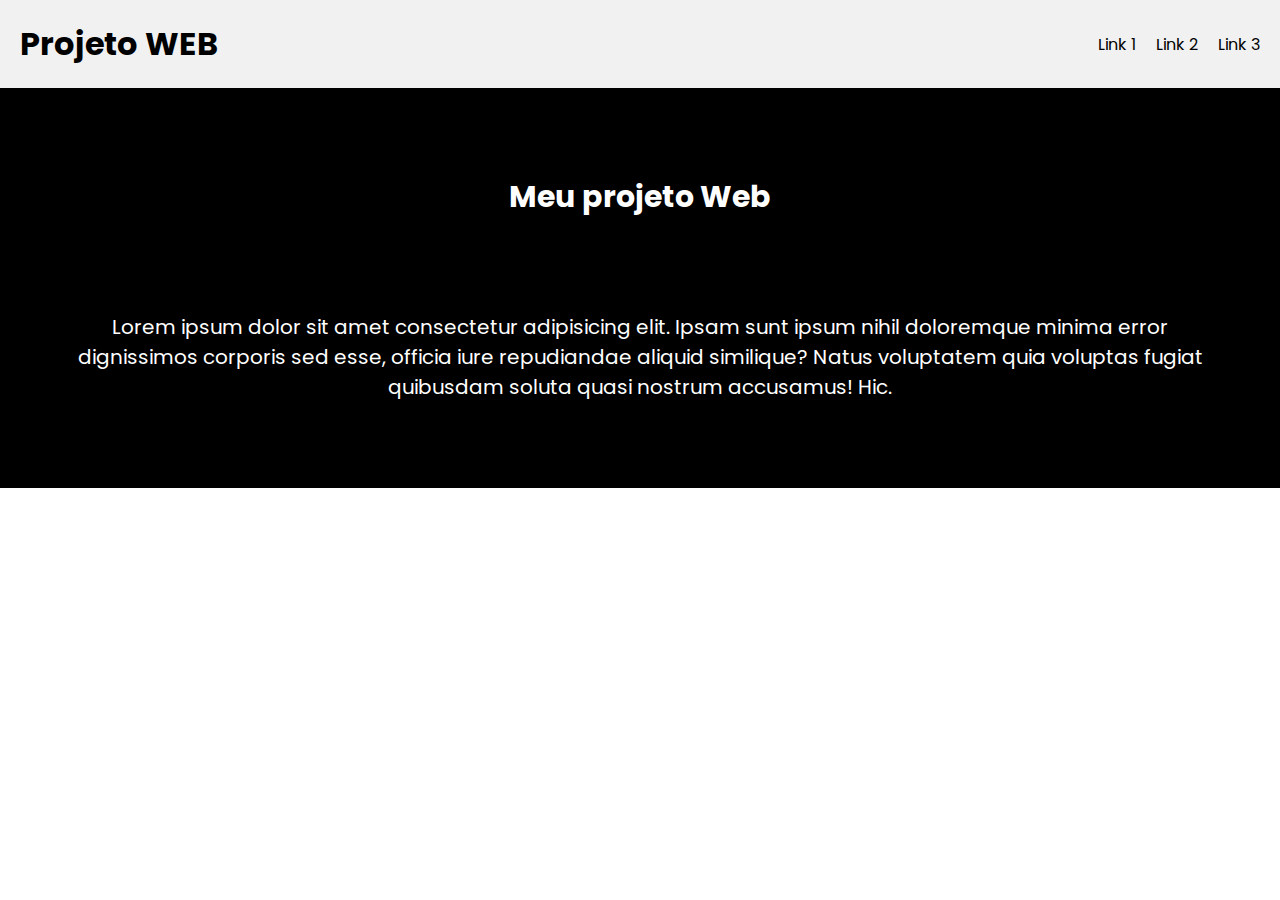
==== index.html @ 7a14d58d "fix: create divs with grids" ====
<!DOCTYPE html>
<html lang="pt-BR">
<head>
    <meta charset="UTF-8">
    <meta name="viewport" content="width=device-width, initial-scale=1.0">
    <title>Estudando Grids e Semênticos</title>

    <link rel="preconnect" href="https://fonts.googleapis.com">
    <link rel="preconnect" href="https://fonts.gstatic.com" crossorigin>
    <link rel="stylesheet" href="https://fonts.googleapis.com/css2?family=Poppins:wght@200&display=swap">
    <link rel="stylesheet" href="./style.css">
</head>
<body>
    <div class="header">
        <div class="logo">
            <h1>Projeto WEB</h1>
        </div>
        <nav>
            <ul>
                <li><a href="#"></a>Link 1</li>
                <li><a href="#"></a>Link 2</li>
                <li><a href="#"></a>Link 3</li>
            </ul>
        </nav>
    </div>

    <div class="hero">
        <h1>Meu projeto Web</h1>
        <p>Lorem ipsum dolor sit amet consectetur adipisicing elit. Ipsam sunt ipsum nihil doloremque minima error dignissimos corporis sed esse, officia iure repudiandae aliquid similique? Natus voluptatem quia voluptas fugiat quibusdam soluta quasi nostrum accusamus! Hic.</p>
    </div>
</body>
</html>
---- style.css ----
* {
    margin: 0;
    padding: 0;
    box-sizing: border-box;
    font-family: 'Poppins', sans-serif;
}

html {
    font-size: 62.5%;
}

body{
    font-size: 1.6rem;
}

ul {
    list-style-type: none;
}

a {
    text-decoration: none;
    color: #333;
}

.header {
    background-color: #f1f1f1;
    padding: 2rem;
    display: grid;
    grid-template-columns: 1fr 1fr;
    grid-template-areas: "logo nav";

    .logo {
        grid-area: logo;
    }

    nav {
        grid-area: nav;
        display: flex;
        justify-content: flex-end;

        ul {
            display: flex;
            align-items: center;
            gap: 2rem;
        }
    }

}

.hero {
    background-color: #000;
    color: #fff;
    padding: 5rem;
    text-align: center;
    display: grid;
    grid-template-areas: "title" "subtitle";
    justify-content: center;
    align-items: center;
    height: 40rem;

    h1 {
        font-size: 3rem;
        margin-bottom: 2rem;
        grid-area: title;
    }

    p {
        font-size: 2rem;
        grid-area: subtitle;
    }
}
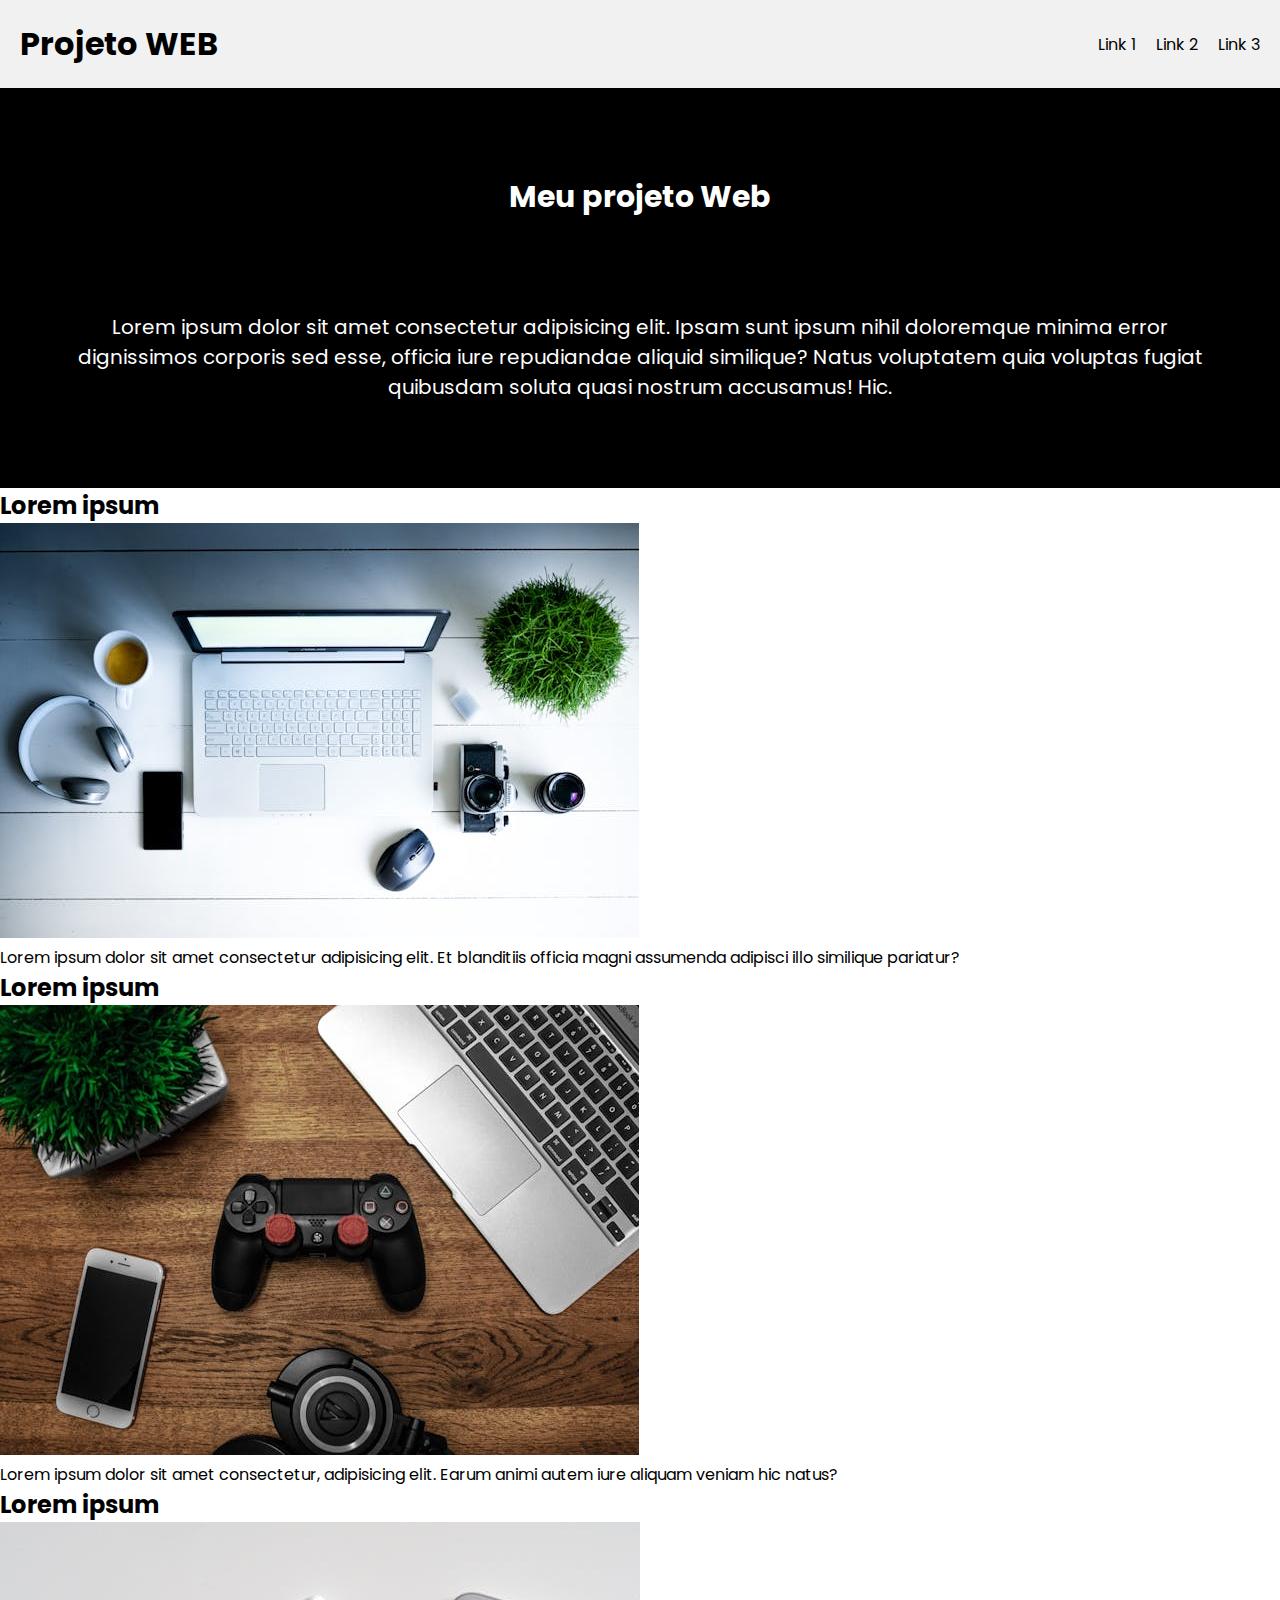
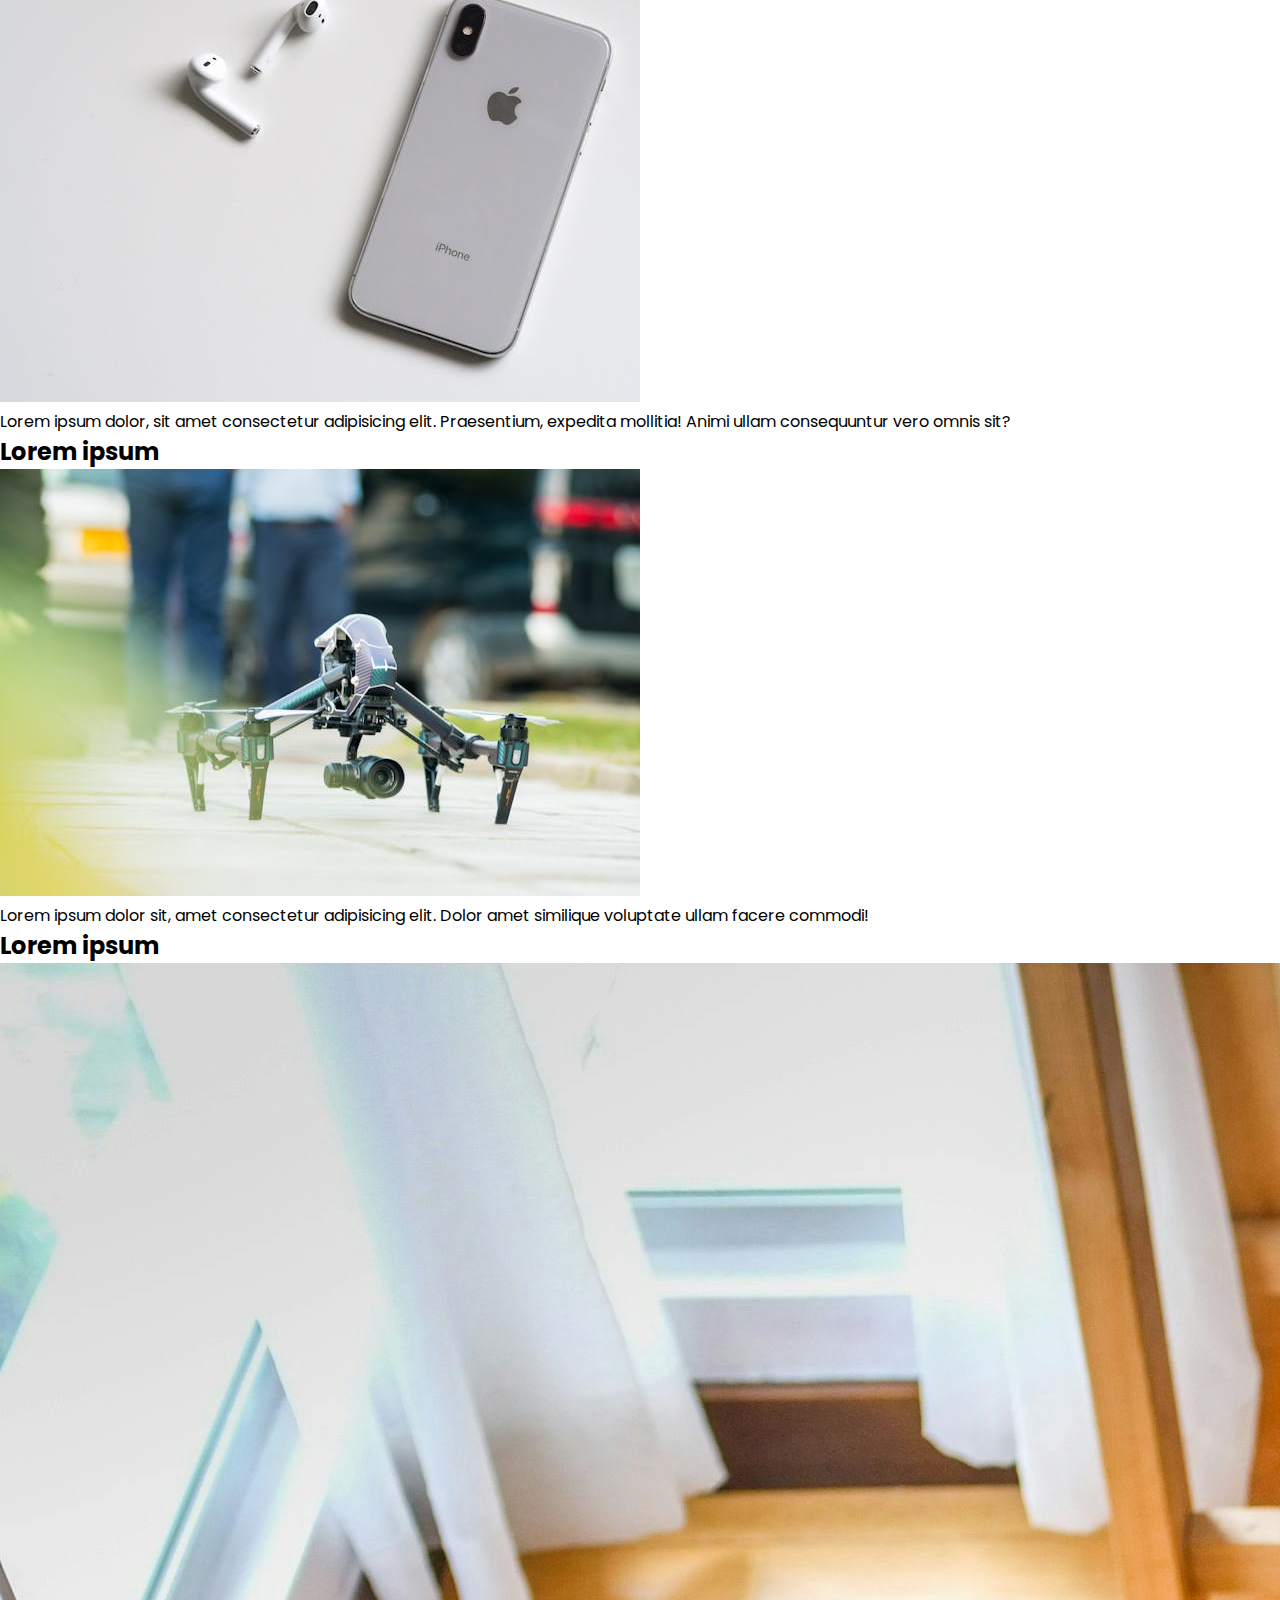
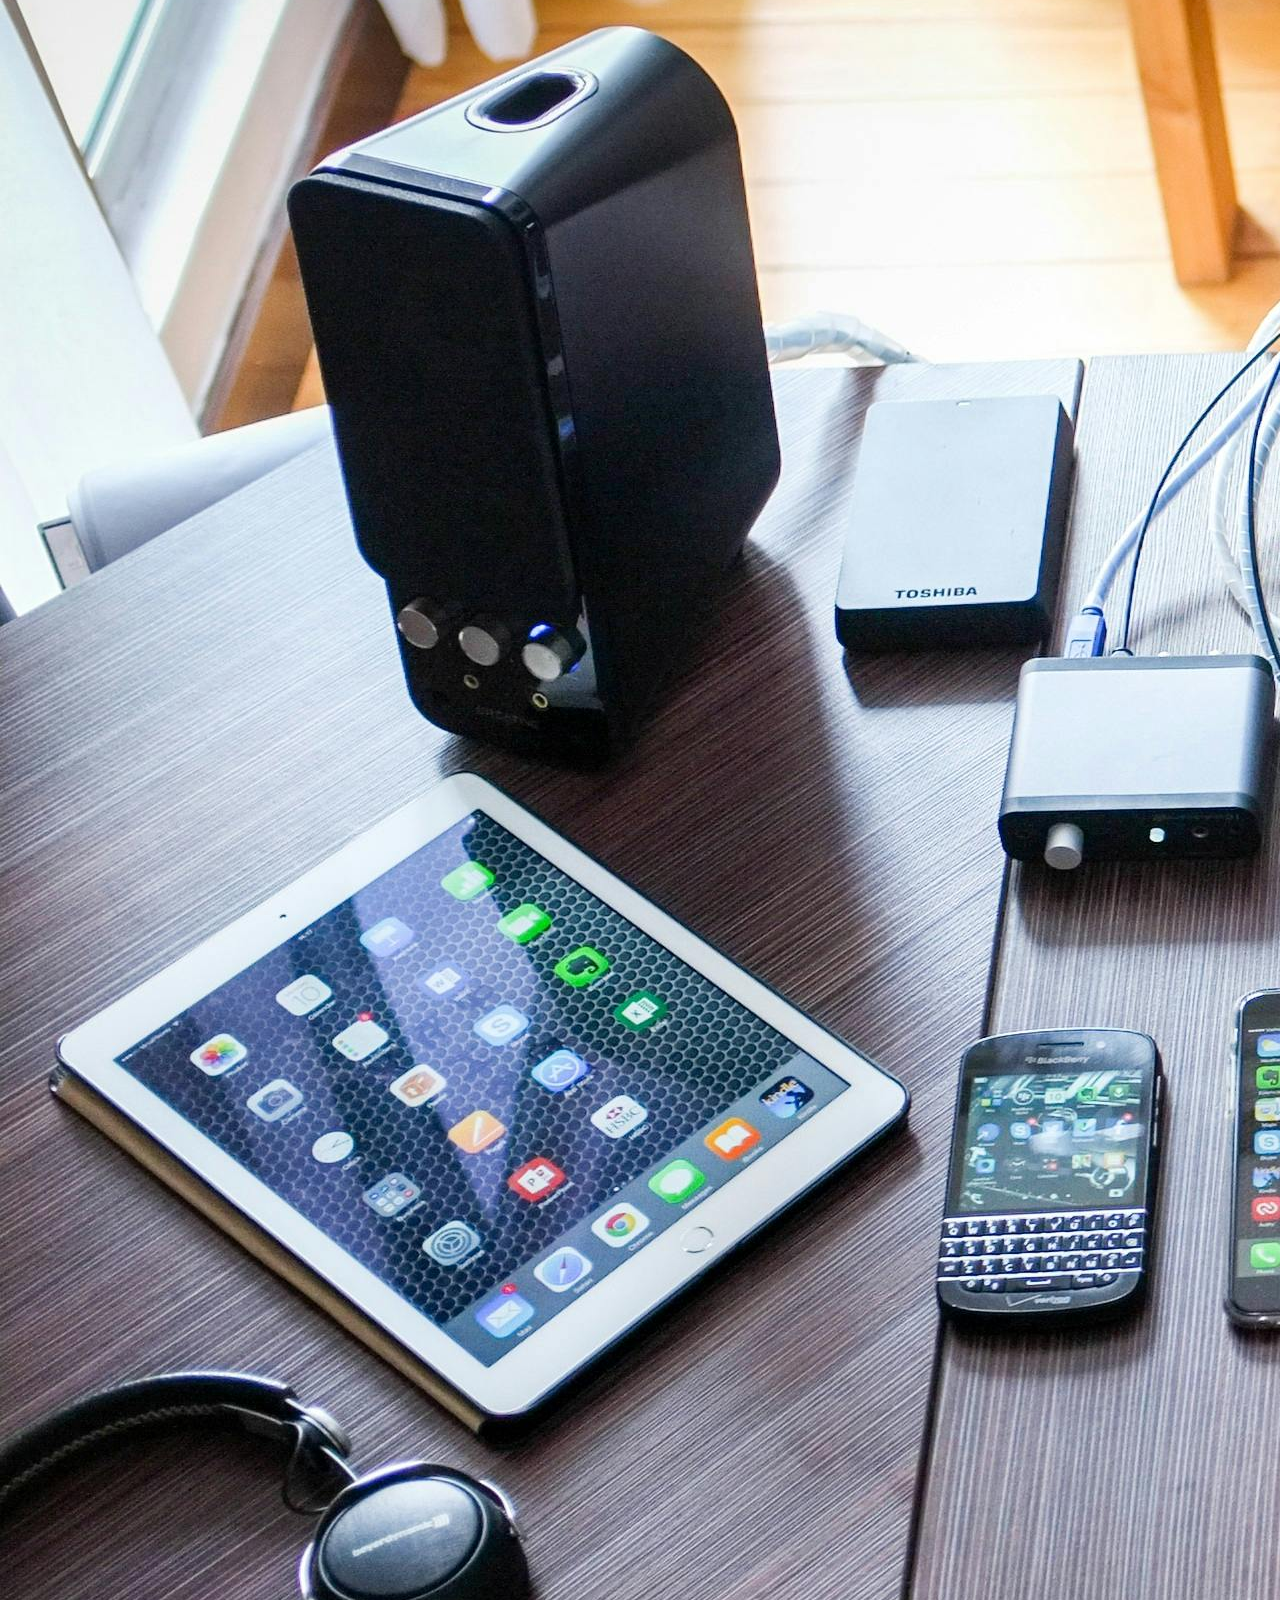
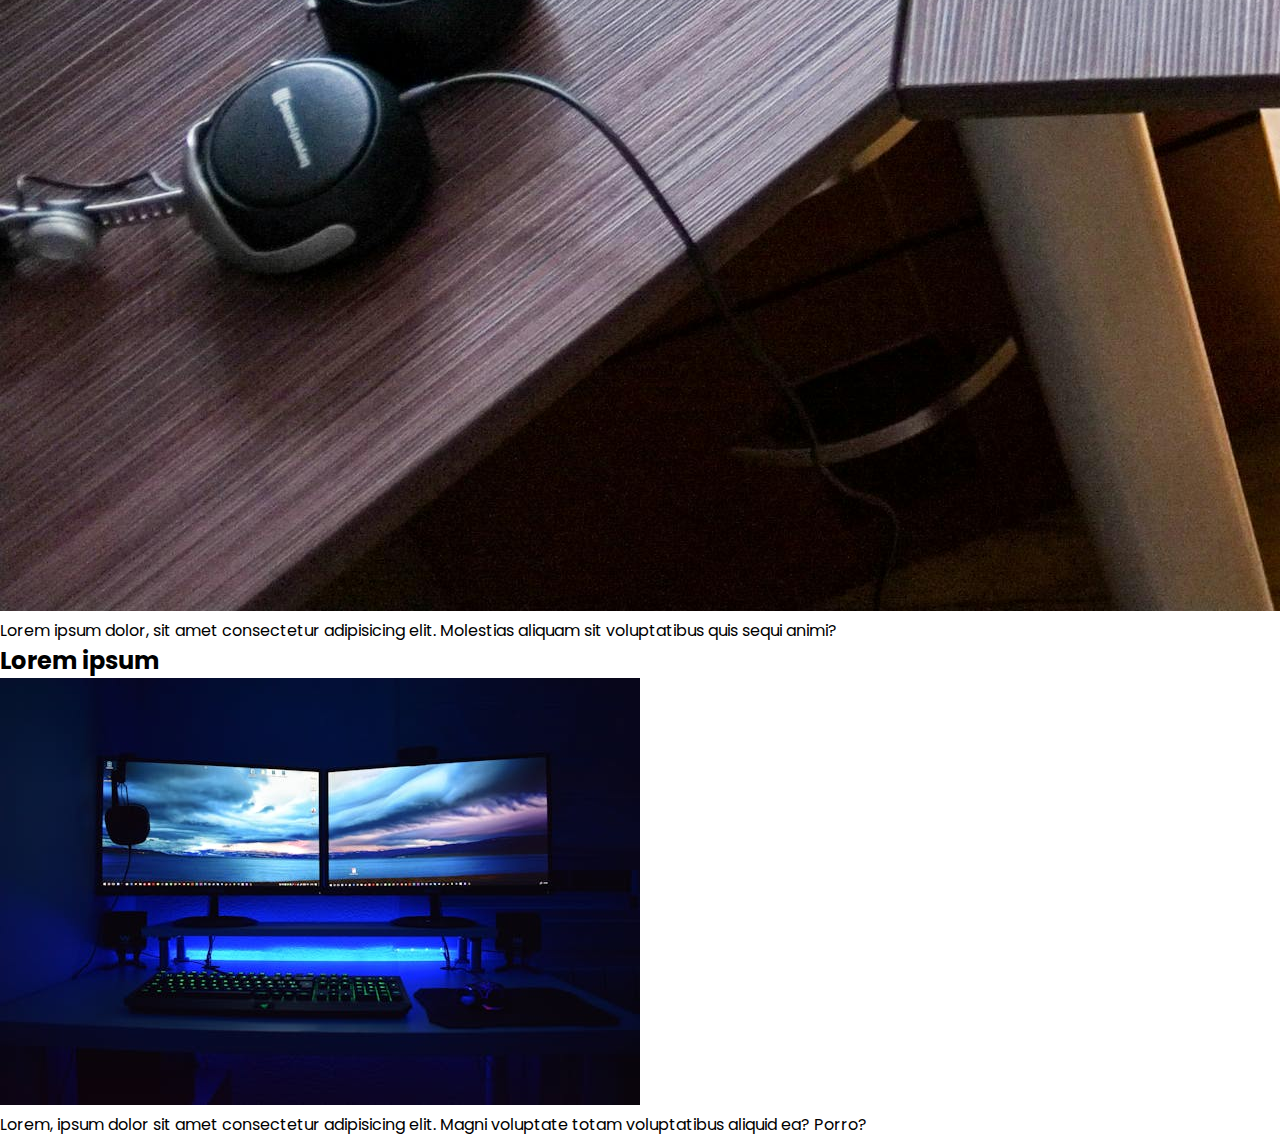
==== commit 072a323a: "fix: created new folders and cards" ====
--- a/index.html
+++ b/index.html
@@ -8,7 +8,7 @@
     <link rel="preconnect" href="https://fonts.googleapis.com">
     <link rel="preconnect" href="https://fonts.gstatic.com" crossorigin>
     <link rel="stylesheet" href="https://fonts.googleapis.com/css2?family=Poppins:wght@200&display=swap">
-    <link rel="stylesheet" href="./style.css">
+    <link rel="stylesheet" href="./assets/css/style.css">
 </head>
 <body>
     <div class="header">
@@ -28,5 +28,38 @@
         <h1>Meu projeto Web</h1>
         <p>Lorem ipsum dolor sit amet consectetur adipisicing elit. Ipsam sunt ipsum nihil doloremque minima error dignissimos corporis sed esse, officia iure repudiandae aliquid similique? Natus voluptatem quia voluptas fugiat quibusdam soluta quasi nostrum accusamus! Hic.</p>
     </div>
+
+    <div class="cards">
+        <div class="card card1">
+            <h2>Lorem ipsum</h2>
+            <img src="./assets/images/pexels-clickerhappy-705164.jpg" alt="Imagem Card 1">
+            <p>Lorem ipsum dolor sit amet consectetur adipisicing elit. Et blanditiis officia magni assumenda adipisci illo similique pariatur?</p>
+        </div>
+        <div class="card card2">
+            <h2>Lorem ipsum</h2>
+            <img src="./assets/images/pexels-garrettmorrow-682933.jpg" alt="Imagem Card 2">
+            <p>Lorem ipsum dolor sit amet consectetur, adipisicing elit. Earum animi autem iure aliquam veniam hic natus?</p>
+        </div>
+        <div class="card card3">
+            <h2>Lorem ipsum</h2>
+            <img src="./assets/images/pexels-jessbaileydesign-788946.jpg" alt="Imagem Card 3">
+            <p>Lorem ipsum dolor, sit amet consectetur adipisicing elit. Praesentium, expedita mollitia! Animi ullam consequuntur vero omnis sit?</p>
+        </div>
+        <div class="card card4">
+            <h2>Lorem ipsum</h2>
+            <img src="./assets/images/pexels-k15-photos-233269-744366.jpg" alt="Imagem Card 4">
+            <p>Lorem ipsum dolor sit, amet consectetur adipisicing elit. Dolor amet similique voluptate ullam facere commodi!</p>
+        </div>
+        <div class="card card5">
+            <h2>Lorem ipsum</h2>
+            <img src="./assets/images/pexels-pixabay-356056.jpg" alt="Imagem Card 6">
+            <p>Lorem ipsum dolor, sit amet consectetur adipisicing elit. Molestias aliquam sit voluptatibus quis sequi animi?</p>
+        </div>
+        <div class="card card6">
+            <h2>Lorem ipsum</h2>
+            <img src="./assets/images/pexels-xexusdesigner-777001.jpg" alt="Imagem Card 6">
+            <p>Lorem, ipsum dolor sit amet consectetur adipisicing elit. Magni voluptate totam voluptatibus aliquid ea? Porro?</p>
+        </div>
+    </div>
 </body>
 </html>--- a/assets/css/style.css
+++ b/assets/css/style.css
@@ -0,0 +1,71 @@
+* {
+    margin: 0;
+    padding: 0;
+    box-sizing: border-box;
+    font-family: 'Poppins', sans-serif;
+}
+
+html {
+    font-size: 62.5%;
+}
+
+body{
+    font-size: 1.6rem;
+}
+
+ul {
+    list-style-type: none;
+}
+
+a {
+    text-decoration: none;
+    color: #333;
+}
+
+.header {
+    background-color: #f1f1f1;
+    padding: 2rem;
+    display: grid;
+    grid-template-columns: 1fr 1fr;
+    grid-template-areas: "logo nav";
+
+    .logo {
+        grid-area: logo;
+    }
+
+    nav {
+        grid-area: nav;
+        display: flex;
+        justify-content: flex-end;
+
+        ul {
+            display: flex;
+            align-items: center;
+            gap: 2rem;
+        }
+    }
+
+}
+
+.hero {
+    background-color: #000;
+    color: #fff;
+    padding: 5rem;
+    text-align: center;
+    display: grid;
+    grid-template-areas: "title" "subtitle";
+    justify-content: center;
+    align-items: center;
+    height: 40rem;
+
+    h1 {
+        font-size: 3rem;
+        margin-bottom: 2rem;
+        grid-area: title;
+    }
+
+    p {
+        font-size: 2rem;
+        grid-area: subtitle;
+    }
+}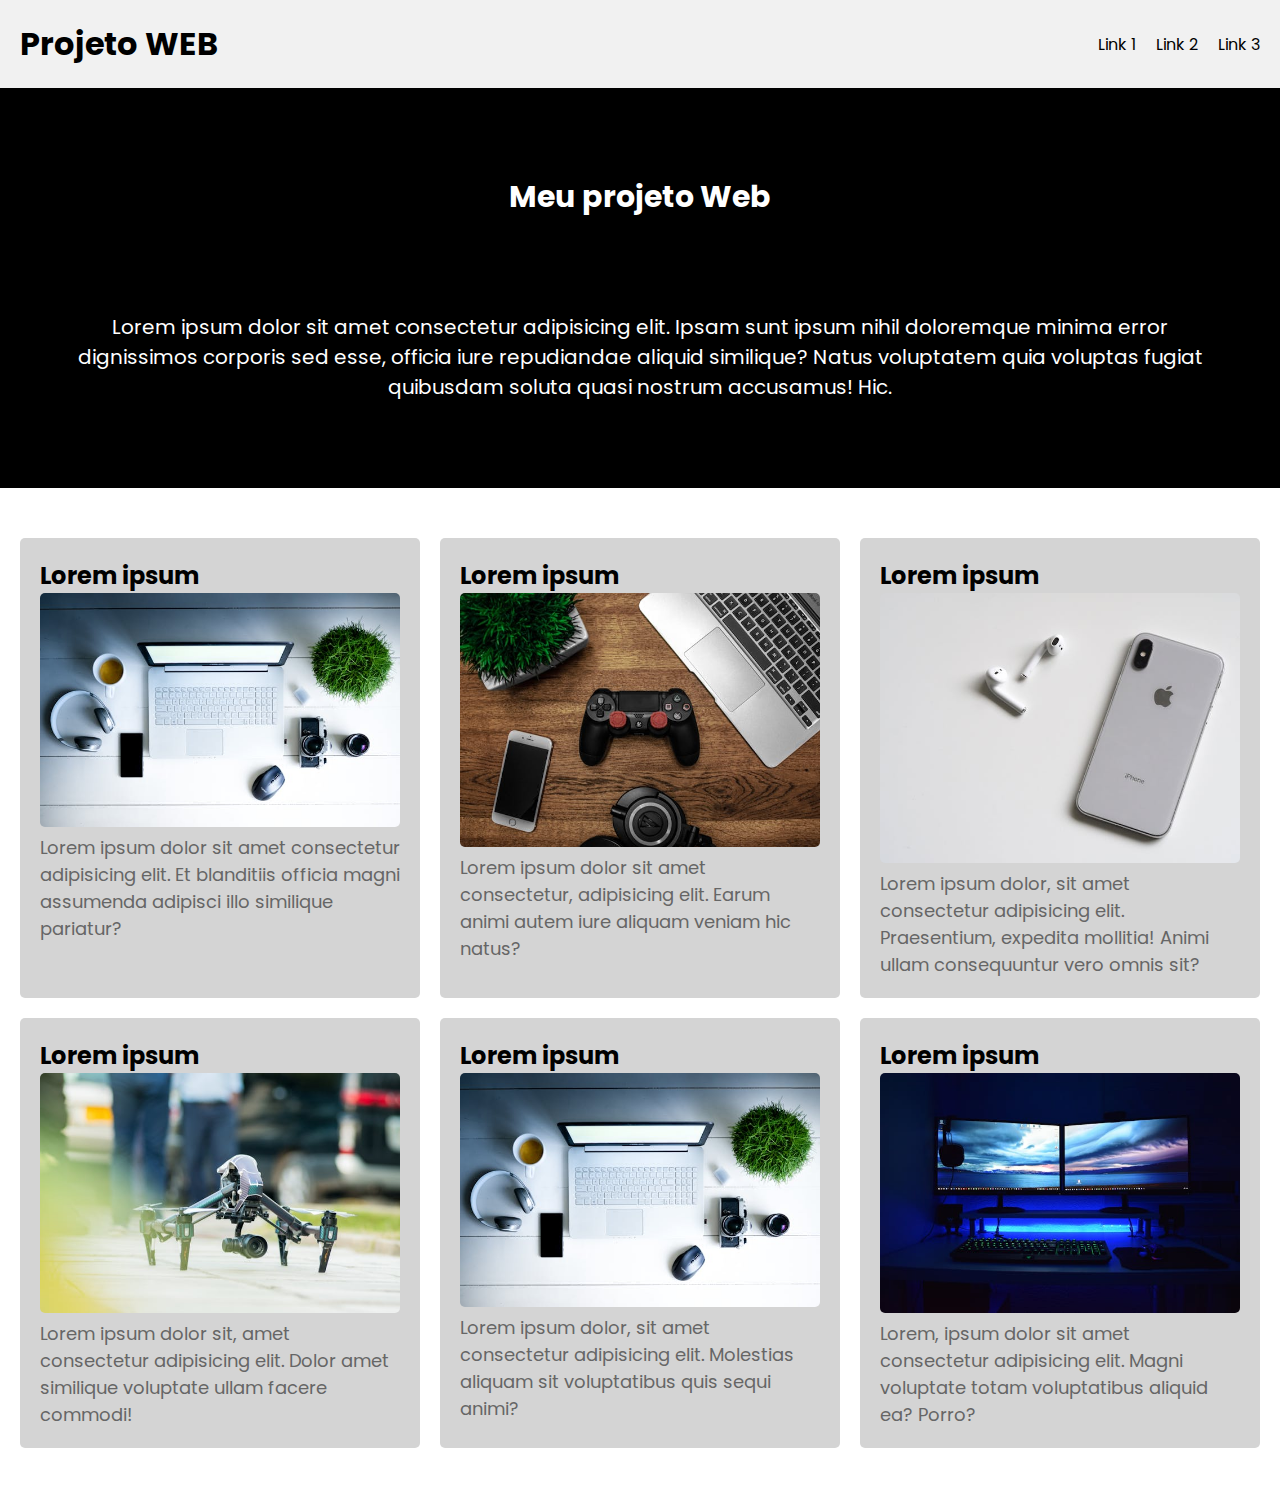
==== commit 10e5b8c3: "fix: card stylization" ====
--- a/index.html
+++ b/index.html
@@ -52,7 +52,7 @@
         </div>
         <div class="card card5">
             <h2>Lorem ipsum</h2>
-            <img src="./assets/images/pexels-pixabay-356056.jpg" alt="Imagem Card 6">
+            <img src="./assets/images/pexels-clickerhappy-705164.jpg" alt="Imagem Card 6">
             <p>Lorem ipsum dolor, sit amet consectetur adipisicing elit. Molestias aliquam sit voluptatibus quis sequi animi?</p>
         </div>
         <div class="card card6">
--- a/assets/css/style.css
+++ b/assets/css/style.css
@@ -68,4 +68,56 @@
         font-size: 2rem;
         grid-area: subtitle;
     }
+}
+
+.cards {
+    display: grid;
+    grid-template-columns: repeat(3, 1fr);
+    grid-gap: 2rem;
+    grid-template-areas: "card1 card2 card3""card4 card5 card6";
+    margin: 5rem 0;    
+    padding: 0 2rem;
+
+    .card {
+        border-radius: 5px;
+        background-color: #d4d4d4;
+        padding: 2rem;
+        text-align: center
+
+        h2 {
+            font-size: 2.5rem;
+            margin-bottom: 2rem;
+        }
+
+        p {
+            font-size: 1.8rem;
+            color: #666;
+        }
+
+        img {
+            width: 100%;
+            border-radius: 5px;
+        }
+
+        .card1 {
+            grid-area: card1;
+        }
+        .card2 {
+            grid-area: card2;
+        }
+        .card3 {
+            grid-area: card3;
+        }
+        .card4 {
+            grid-area: card4;
+        }
+        .card5 {
+            grid-area: card5;
+        }
+        .card6 {
+            grid-area: card6;
+        }
+    }
+
+    
 }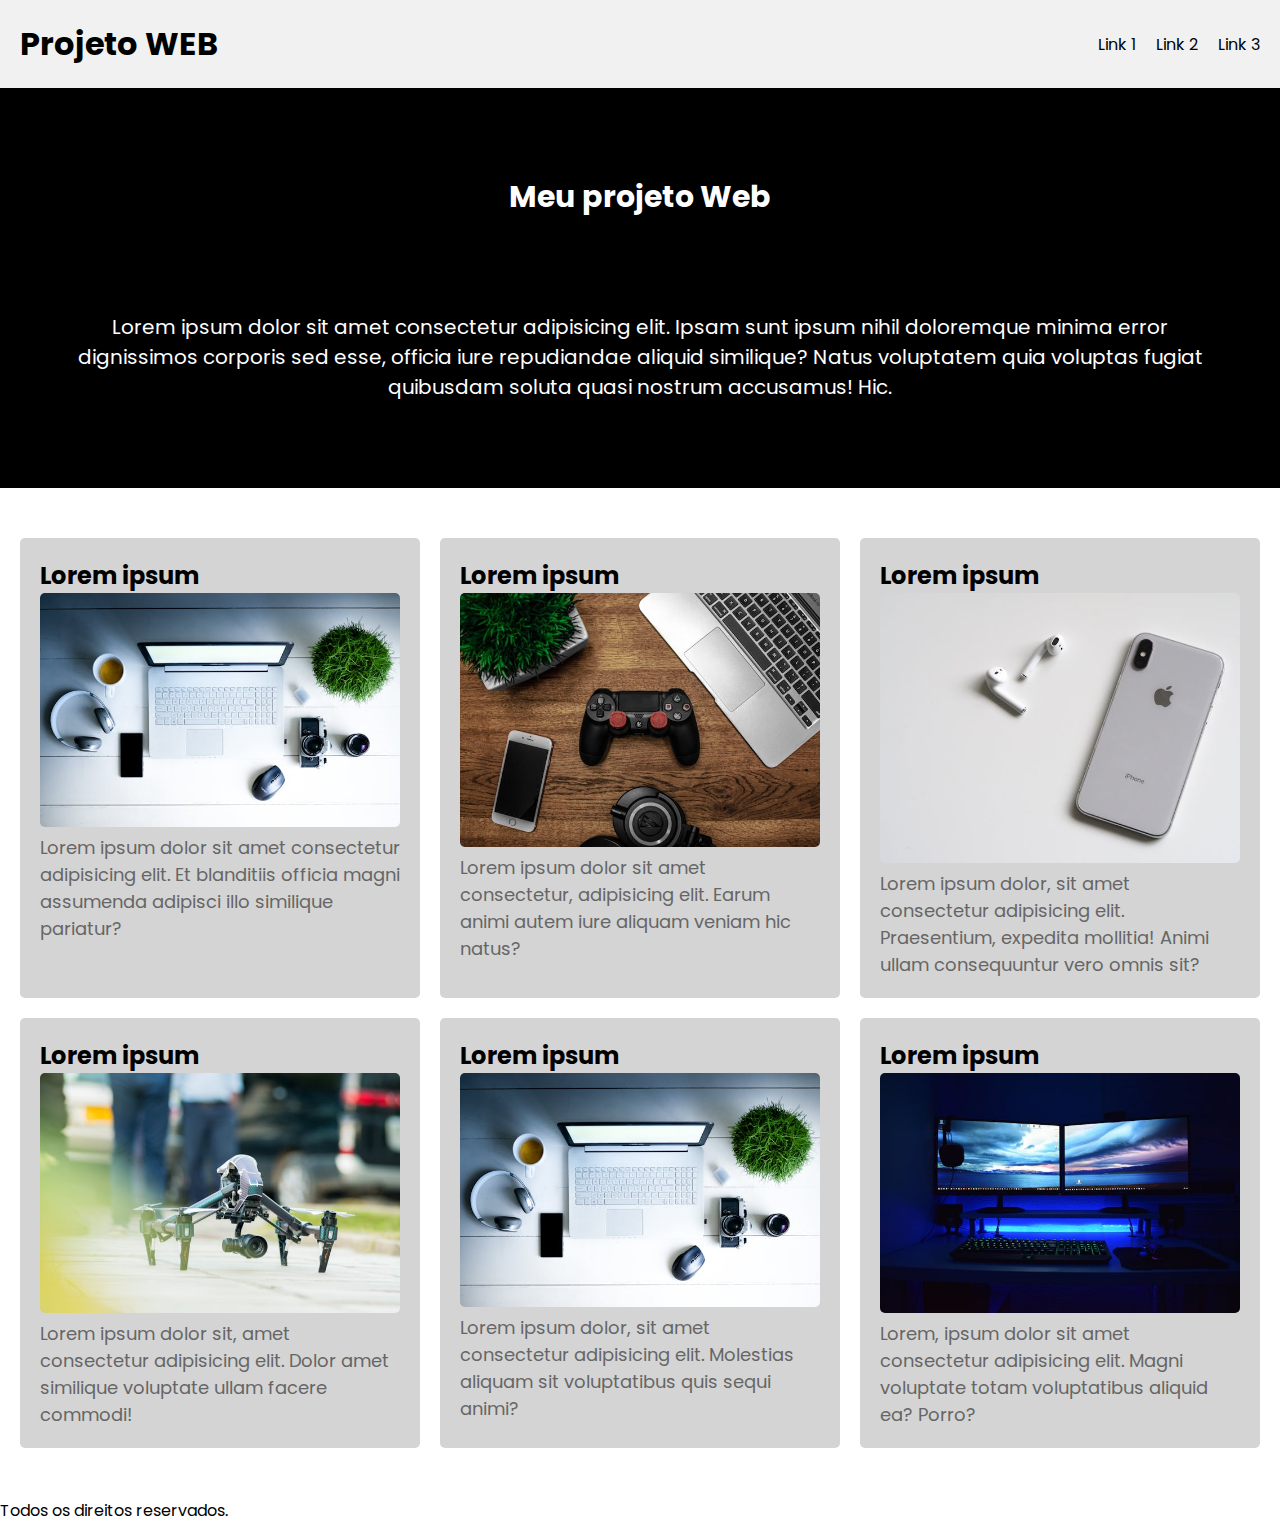
==== commit 5f753bd7: "fix: create footer" ====
--- a/index.html
+++ b/index.html
@@ -61,5 +61,11 @@
             <p>Lorem, ipsum dolor sit amet consectetur adipisicing elit. Magni voluptate totam voluptatibus aliquid ea? Porro?</p>
         </div>
     </div>
+
+    <div class="footer">
+        <div class="footer-content">
+            <p>Todos os direitos reservados.</p>
+        </div>
+    </div>
 </body>
 </html>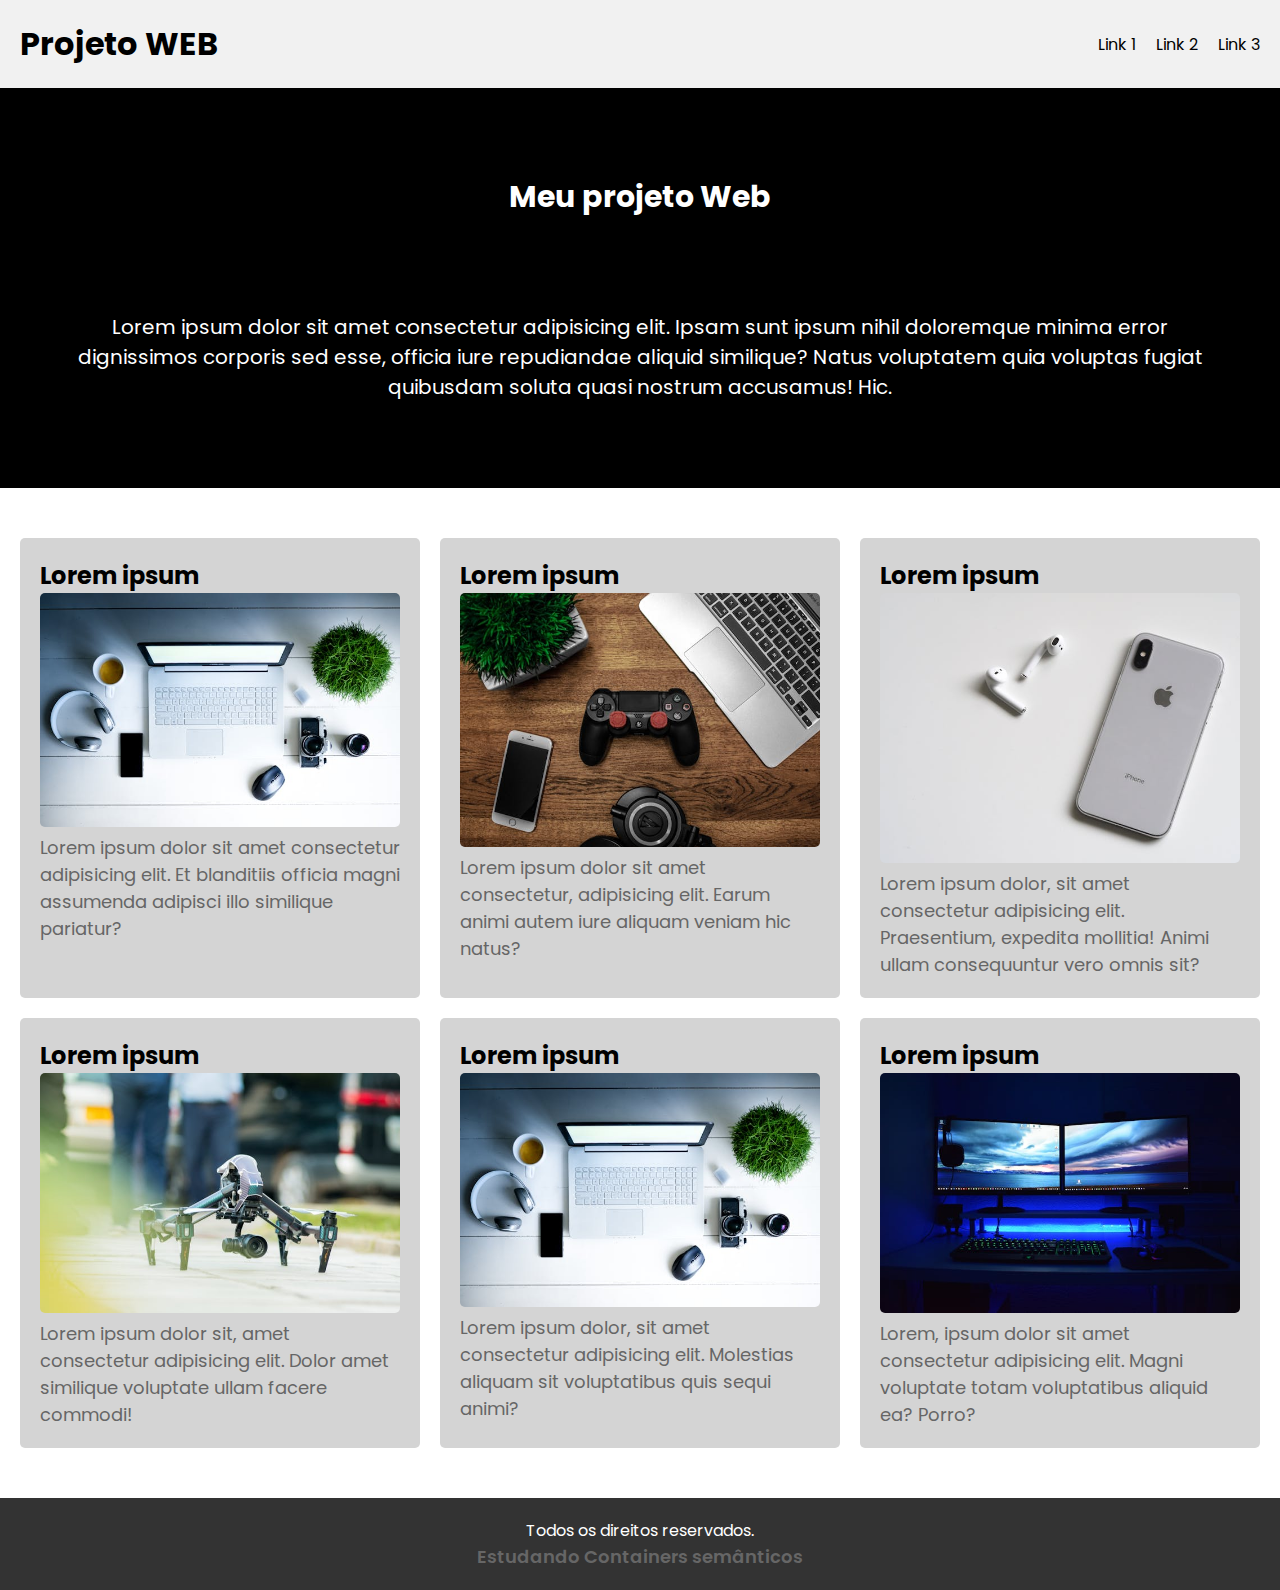
==== commit ebfbe209: "create page semanticos" ====
--- a/index.html
+++ b/index.html
@@ -66,6 +66,7 @@
         <div class="footer-content">
             <p>Todos os direitos reservados.</p>
         </div>
+        <a href="./assets/pages/semantico.html">Estudando Containers semânticos</a>
     </div>
 </body>
 </html>--- a/assets/css/style.css
+++ b/assets/css/style.css
@@ -117,7 +117,33 @@
         .card6 {
             grid-area: card6;
         }
+    }  
+}
+
+.footer {
+    background-color: #333;
+    color: #fff;
+    text-align: center;
+    padding: 2rem;
+    display: grid;
+    grid-template-columns: 1fr;
+    grid-template-areas: "copyright";
+
+    .footer-content {
+        grid-area: copyright;
+
+
     }
 
-    
+    a {
+        text-decoration: none;
+        font-size: 18px;
+        font-weight: 600;
+        color: #666;
+
+        &:hover {
+            color: hsl(320, 94%, 49%);
+            text-decoration: underline;
+        }
+    }
 }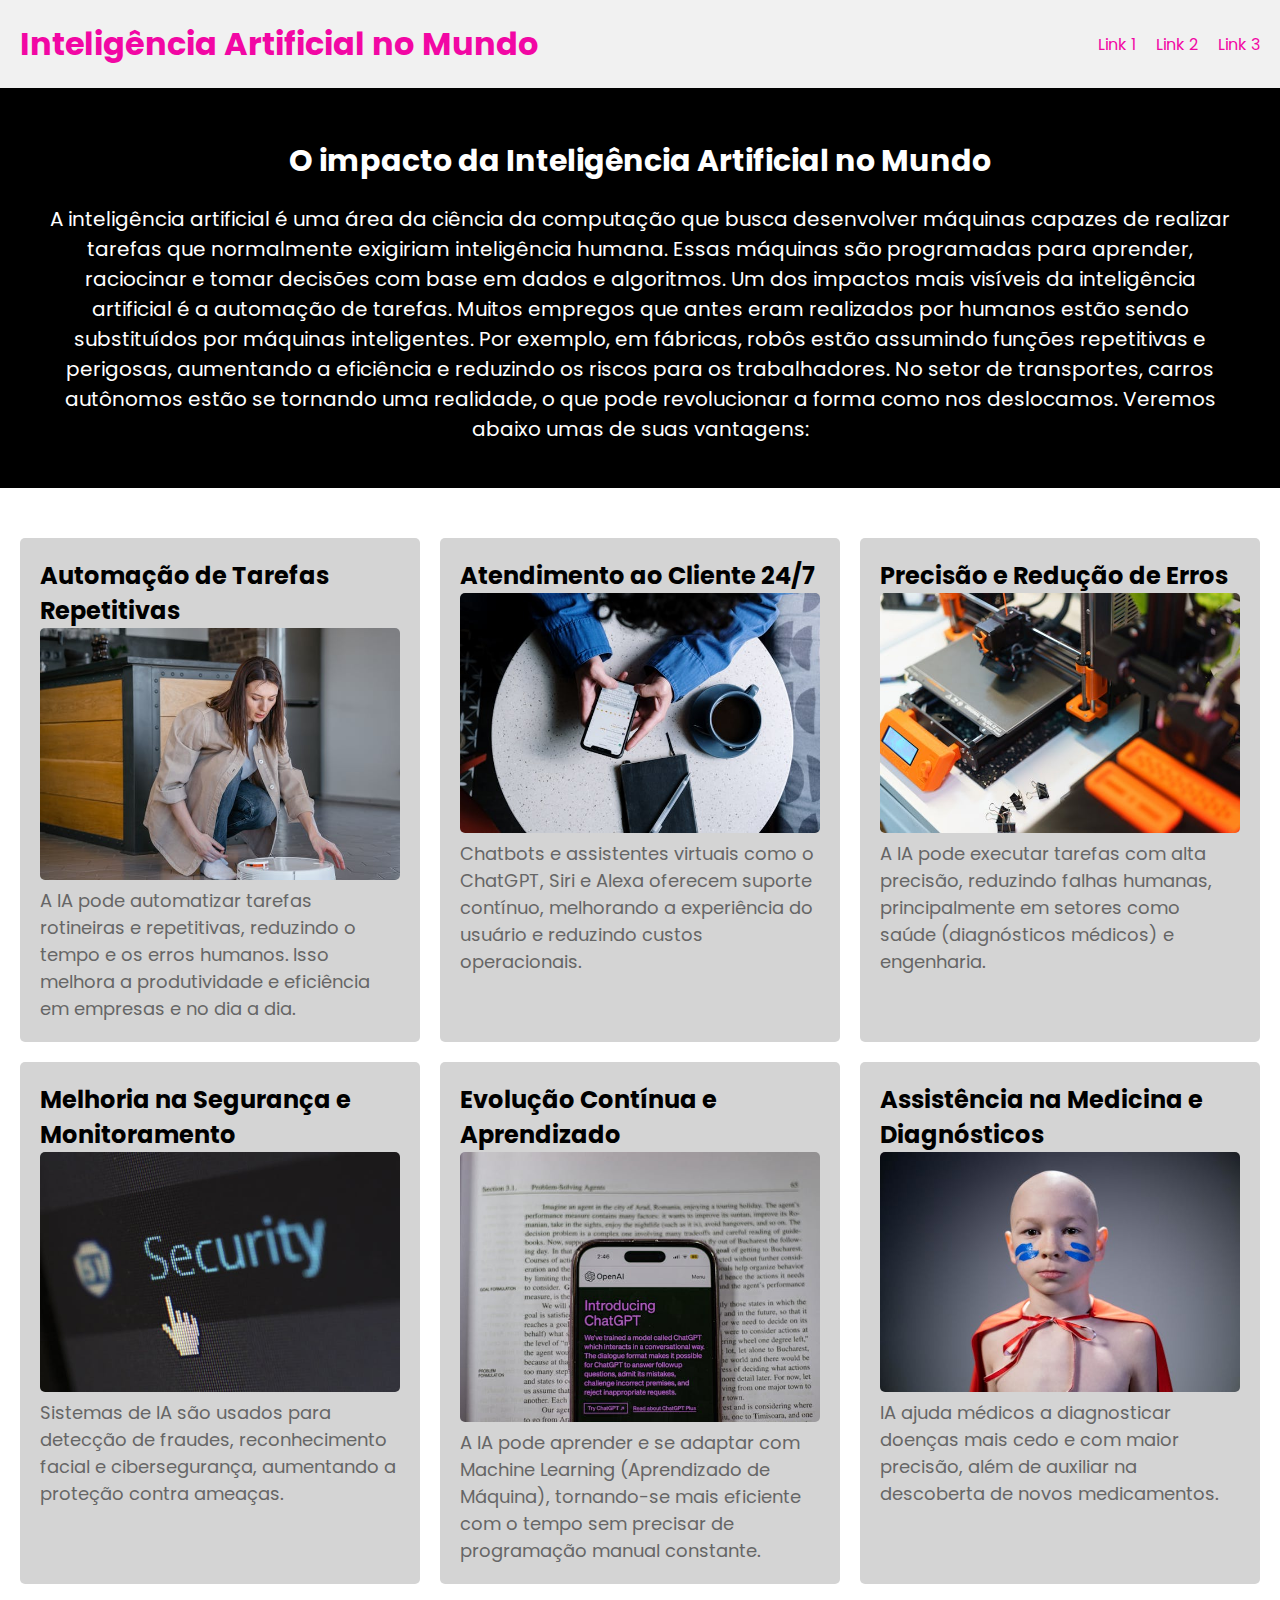
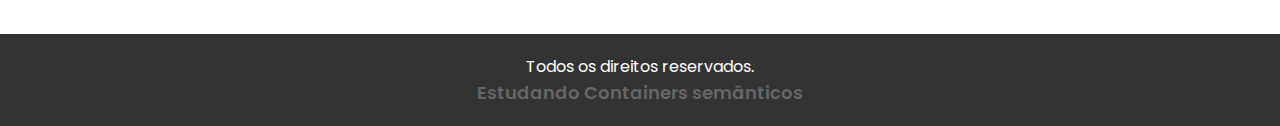
==== commit 6966f094: "fix: final changes to the index" ====
--- a/index.html
+++ b/index.html
@@ -3,7 +3,7 @@
 <head>
     <meta charset="UTF-8">
     <meta name="viewport" content="width=device-width, initial-scale=1.0">
-    <title>Estudando Grids e Semênticos</title>
+    <title>Inteligência Artificial</title>
 
     <link rel="preconnect" href="https://fonts.googleapis.com">
     <link rel="preconnect" href="https://fonts.gstatic.com" crossorigin>
@@ -13,7 +13,7 @@
 <body>
     <div class="header">
         <div class="logo">
-            <h1>Projeto WEB</h1>
+            <h1>Inteligência Artificial no Mundo</h1>
         </div>
         <nav>
             <ul>
@@ -25,40 +25,43 @@
     </div>
 
     <div class="hero">
-        <h1>Meu projeto Web</h1>
-        <p>Lorem ipsum dolor sit amet consectetur adipisicing elit. Ipsam sunt ipsum nihil doloremque minima error dignissimos corporis sed esse, officia iure repudiandae aliquid similique? Natus voluptatem quia voluptas fugiat quibusdam soluta quasi nostrum accusamus! Hic.</p>
+        <h1>O impacto da Inteligência Artificial no Mundo</h1>
+        <p>A inteligência artificial é uma área da ciência da computação que busca desenvolver máquinas capazes de realizar tarefas que normalmente exigiriam inteligência humana. Essas máquinas são programadas para aprender, raciocinar e tomar decisões com base em dados e algoritmos.
+
+            Um dos impactos mais visíveis da inteligência artificial é a automação de tarefas. Muitos empregos que antes eram realizados por humanos estão sendo substituídos por máquinas inteligentes. Por exemplo, em fábricas, robôs estão assumindo funções repetitivas e perigosas, aumentando a eficiência e reduzindo os riscos para os trabalhadores. No setor de transportes, carros autônomos estão se tornando uma realidade, o que pode revolucionar a forma como nos deslocamos. Veremos abaixo umas de suas vantagens:
+            </p>
     </div>
 
     <div class="cards">
         <div class="card card1">
-            <h2>Lorem ipsum</h2>
-            <img src="./assets/images/pexels-clickerhappy-705164.jpg" alt="Imagem Card 1">
-            <p>Lorem ipsum dolor sit amet consectetur adipisicing elit. Et blanditiis officia magni assumenda adipisci illo similique pariatur?</p>
+            <h2>Automação de Tarefas Repetitivas</h2>
+            <img src="./assets/images/pexels-mart-production-7641536.jpg" alt="Imagem Card 1">
+            <p>A IA pode automatizar tarefas rotineiras e repetitivas, reduzindo o tempo e os erros humanos. Isso melhora a produtividade e eficiência em empresas e no dia a dia.</p>
         </div>
         <div class="card card2">
-            <h2>Lorem ipsum</h2>
-            <img src="./assets/images/pexels-garrettmorrow-682933.jpg" alt="Imagem Card 2">
-            <p>Lorem ipsum dolor sit amet consectetur, adipisicing elit. Earum animi autem iure aliquam veniam hic natus?</p>
+            <h2>Atendimento ao Cliente 24/7</h2>
+            <img src="./assets/images/pexels-cottonbro-5053740.jpg" alt="Imagem Card 2">
+            <p>Chatbots e assistentes virtuais como o ChatGPT, Siri e Alexa oferecem suporte contínuo, melhorando a experiência do usuário e reduzindo custos operacionais.</p>
         </div>
         <div class="card card3">
-            <h2>Lorem ipsum</h2>
-            <img src="./assets/images/pexels-jessbaileydesign-788946.jpg" alt="Imagem Card 3">
-            <p>Lorem ipsum dolor, sit amet consectetur adipisicing elit. Praesentium, expedita mollitia! Animi ullam consequuntur vero omnis sit?</p>
+            <h2>Precisão e Redução de Erros</h2>
+            <img src="./assets/images/pexels-jakubzerdzicki-30275792.jpg" alt="Imagem Card 3">
+            <p>A IA pode executar tarefas com alta precisão, reduzindo falhas humanas, principalmente em setores como saúde (diagnósticos médicos) e engenharia.</p>
         </div>
         <div class="card card4">
-            <h2>Lorem ipsum</h2>
-            <img src="./assets/images/pexels-k15-photos-233269-744366.jpg" alt="Imagem Card 4">
-            <p>Lorem ipsum dolor sit, amet consectetur adipisicing elit. Dolor amet similique voluptate ullam facere commodi!</p>
+            <h2>Melhoria na Segurança e Monitoramento</h2>
+            <img src="./assets/images/pexels-pixabay-60504.jpg" alt="Imagem Card 4">
+            <p>Sistemas de IA são usados para detecção de fraudes, reconhecimento facial e cibersegurança, aumentando a proteção contra ameaças.</p>
         </div>
         <div class="card card5">
-            <h2>Lorem ipsum</h2>
-            <img src="./assets/images/pexels-clickerhappy-705164.jpg" alt="Imagem Card 6">
-            <p>Lorem ipsum dolor, sit amet consectetur adipisicing elit. Molestias aliquam sit voluptatibus quis sequi animi?</p>
+            <h2>Evolução Contínua e Aprendizado</h2>
+            <img src="./assets/images/pexels-theshantanukr-16474955.jpg" alt="Imagem Card 6">
+            <p> A IA pode aprender e se adaptar com Machine Learning (Aprendizado de Máquina), tornando-se mais eficiente com o tempo sem precisar de programação manual constante.</p>
         </div>
         <div class="card card6">
-            <h2>Lorem ipsum</h2>
-            <img src="./assets/images/pexels-xexusdesigner-777001.jpg" alt="Imagem Card 6">
-            <p>Lorem, ipsum dolor sit amet consectetur adipisicing elit. Magni voluptate totam voluptatibus aliquid ea? Porro?</p>
+            <h2>Assistência na Medicina e Diagnósticos</h2>
+            <img src="./assets/images/pexels-cottonbro-6203485.jpg" alt="Imagem Card 6">
+            <p>IA ajuda médicos a diagnosticar doenças mais cedo e com maior precisão, além de auxiliar na descoberta de novos medicamentos.</p>
         </div>
     </div>
 
--- a/assets/css/style.css
+++ b/assets/css/style.css
@@ -28,6 +28,7 @@
     display: grid;
     grid-template-columns: 1fr 1fr;
     grid-template-areas: "logo nav";
+    color: hsl(320, 94%, 49%);
 
     .logo {
         grid-area: logo;
